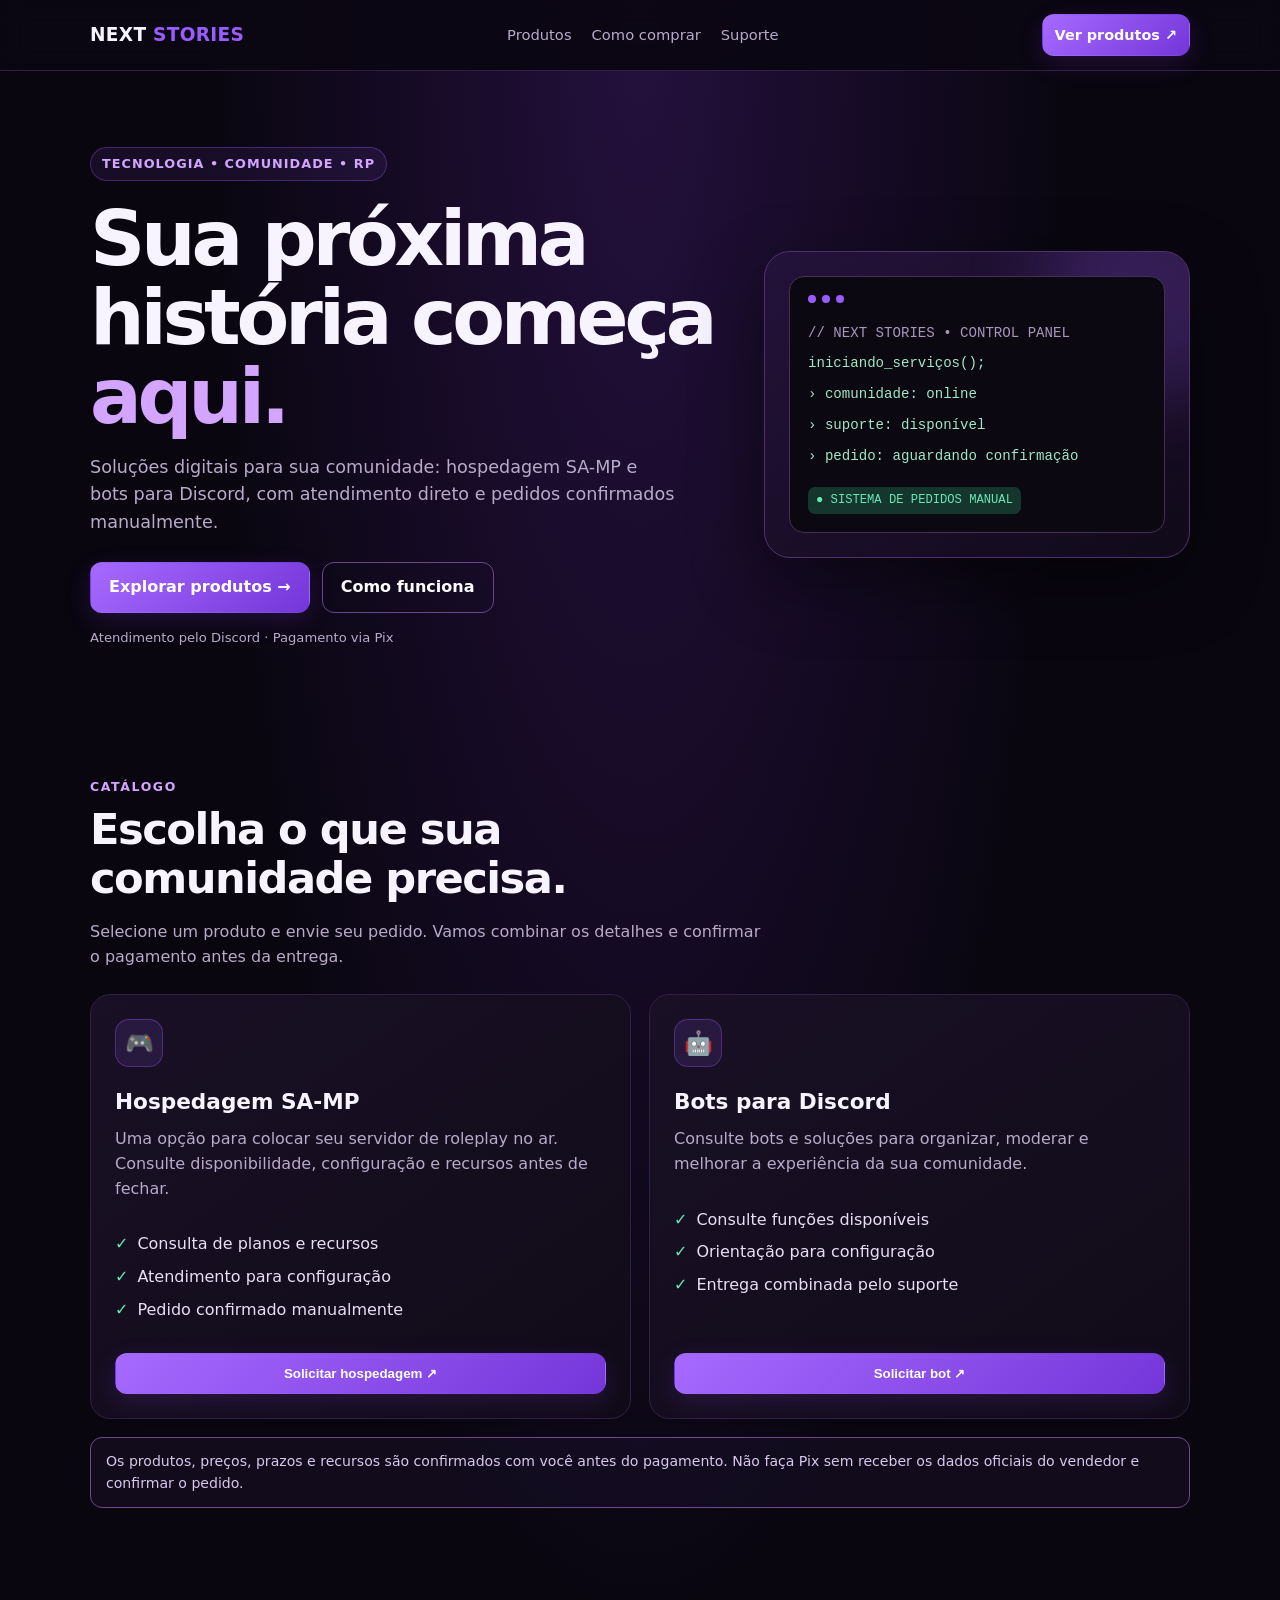
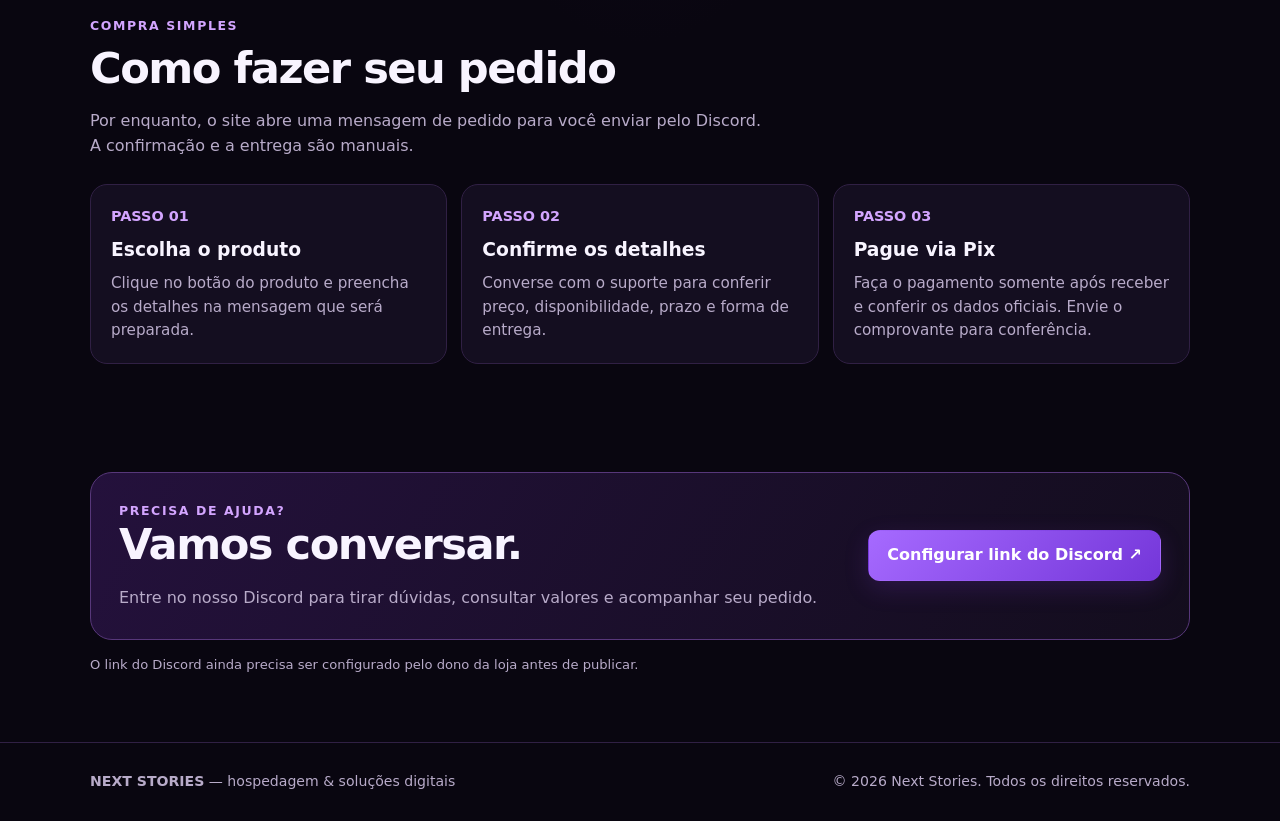
==== index.html @ 8872e71b "Add files via upload" ====
<!doctype html>
<html lang="pt-BR">
<head>
<meta charset="utf-8">
<meta name="viewport" content="width=device-width, initial-scale=1">
<meta name="theme-color" content="#10091b">
<meta name="description" content="Next Stories — hospedagem SA-MP e bots para Discord.">
<title>Next Stories | Hospedagem & Bots</title>
<style>
:root{--bg:#090610;--panel:#140e20;--panel2:#1b1230;--purple:#9b5cff;--pink:#d3a5ff;--text:#f8f4ff;--muted:#b8abc9;--line:#302044;--green:#67e8b5}
*{box-sizing:border-box}html{scroll-behavior:smooth}body{margin:0;background:radial-gradient(ellipse at top,#24103d 0%,var(--bg) 48%);color:var(--text);font-family:Inter,ui-sans-serif,system-ui,-apple-system,Segoe UI,Roboto,Arial,sans-serif;line-height:1.55}
a{color:inherit;text-decoration:none}.wrap{width:min(1100px,92%);margin:auto}
header{position:sticky;top:0;z-index:10;background:#0b0713eF;backdrop-filter:blur(12px);border-bottom:1px solid var(--line)}
.nav{min-height:70px;display:flex;align-items:center;justify-content:space-between;gap:16px}.brand{font-size:1.16rem;font-weight:900;letter-spacing:.3px}.brand span{color:var(--purple)}nav{display:flex;gap:20px;color:var(--muted);font-size:.92rem}nav a:hover{color:white}
.btn{display:inline-flex;align-items:center;justify-content:center;gap:8px;padding:12px 18px;border:1px solid transparent;border-radius:12px;background:linear-gradient(135deg,#a66aff,#7436d9);color:#fff;font-weight:800;cursor:pointer;transition:.2s;box-shadow:0 8px 24px #8c43e52b}.btn:hover{transform:translateY(-2px)}.btn.secondary{background:transparent;border-color:#67478b;box-shadow:none}.btn.small{padding:9px 12px;font-size:.9rem}
.hero{padding:76px 0 62px;display:grid;grid-template-columns:1.2fr .8fr;gap:35px;align-items:center}.eyebrow{display:inline-block;color:var(--pink);background:#9b5cff18;border:1px solid #9b5cff55;padding:6px 11px;border-radius:999px;font-size:.8rem;font-weight:800;letter-spacing:.08em;text-transform:uppercase}
h1{font-size:clamp(2.5rem,6vw,4.8rem);line-height:1.03;letter-spacing:-.055em;margin:18px 0}h1 em{font-style:normal;color:var(--pink)}.lead{color:var(--muted);font-size:1.1rem;max-width:590px}.hero-actions{display:flex;gap:12px;flex-wrap:wrap;margin-top:26px}.mini-note{font-size:.82rem;color:var(--muted);margin-top:15px}
.visual{border:1px solid #50316d;border-radius:26px;padding:24px;background:linear-gradient(145deg,#24123a,#100a19);box-shadow:0 25px 70px #0007;position:relative;overflow:hidden}.visual:before{content:"";position:absolute;width:220px;height:220px;border-radius:50%;background:#9b5cff33;filter:blur(35px);right:-70px;top:-70px}.terminal{position:relative;border:1px solid #443056;background:#0b0811;border-radius:15px;padding:18px;font-family:ui-monospace,SFMono-Regular,Menlo,monospace;font-size:.88rem}.dots{display:flex;gap:6px;margin-bottom:20px}.dots i{width:8px;height:8px;border-radius:50%;background:#9b5cff}.term-line{color:#9fe8c7;margin:9px 0}.term-muted{color:#a897bd}.status{display:inline-block;background:#15362d;color:var(--green);border-radius:7px;padding:4px 8px;font-size:.76rem;margin-top:10px}
section{padding:54px 0}.section-head{max-width:680px;margin-bottom:25px}.kicker{color:var(--pink);font-weight:800;text-transform:uppercase;font-size:.78rem;letter-spacing:.13em}h2{font-size:clamp(1.8rem,4vw,2.7rem);line-height:1.15;letter-spacing:-.035em;margin:8px 0 12px}.muted{color:var(--muted)}.grid{display:grid;grid-template-columns:repeat(2,minmax(0,1fr));gap:18px}.card{background:linear-gradient(145deg,#191025,#100b18);border:1px solid var(--line);border-radius:20px;padding:24px;display:flex;flex-direction:column;min-height:300px}.icon{width:48px;height:48px;border-radius:14px;display:grid;place-items:center;background:#9b5cff20;border:1px solid #9b5cff55;font-size:1.45rem}.card h3{font-size:1.35rem;margin:18px 0 8px}.card p{color:var(--muted);margin:0 0 15px}.features{list-style:none;padding:0;margin:8px 0 22px;color:#e8dff4}.features li{margin:8px 0}.features li:before{content:"✓";color:var(--green);font-weight:900;margin-right:9px}.card .btn{margin-top:auto;width:100%}
.steps{display:grid;grid-template-columns:repeat(3,1fr);gap:14px}.step{padding:20px;border-radius:17px;background:#140e20;border:1px solid var(--line)}.number{font-weight:900;color:var(--pink);font-size:.9rem}.step h3{margin:8px 0}.step p{color:var(--muted);font-size:.95rem;margin:0}
.contact{display:flex;justify-content:space-between;align-items:center;gap:22px;padding:28px;border:1px solid #57377a;border-radius:22px;background:linear-gradient(120deg,#24113c,#130d1d)}.contact h2{margin-top:0}.contact p{margin-bottom:0;color:var(--muted)}
footer{padding:28px 0;border-top:1px solid var(--line);color:var(--muted);font-size:.88rem}.foot{display:flex;justify-content:space-between;gap:16px;flex-wrap:wrap}
.notice{margin-top:18px;padding:13px 15px;border:1px solid #6b4b8c;border-radius:12px;color:#d9c8ed;background:#9b5cff0d;font-size:.88rem}
@media(max-width:760px){nav{display:none}.hero{grid-template-columns:1fr;padding-top:52px}.visual{order:-1}.grid,.steps{grid-template-columns:1fr}.contact{align-items:flex-start;flex-direction:column}.card{min-height:unset}}
</style>
</head>
<body>
<header><div class="wrap nav">
<a class="brand" href="#inicio">NEXT <span>STORIES</span></a>
<nav aria-label="Navegação"><a href="#produtos">Produtos</a><a href="#como-comprar">Como comprar</a><a href="#contato">Suporte</a></nav>
<a class="btn small" href="#produtos">Ver produtos ↗</a>
</div></header>
<main>
<div class="wrap hero" id="inicio">
<div>
<span class="eyebrow">Tecnologia • Comunidade • RP</span>
<h1>Sua próxima história começa <em>aqui.</em></h1>
<p class="lead">Soluções digitais para sua comunidade: hospedagem SA-MP e bots para Discord, com atendimento direto e pedidos confirmados manualmente.</p>
<div class="hero-actions"><a class="btn" href="#produtos">Explorar produtos →</a><a class="btn secondary" href="#como-comprar">Como funciona</a></div>
<p class="mini-note">Atendimento pelo Discord · Pagamento via Pix</p>
</div>
<div class="visual" aria-label="Ilustração de painel de tecnologia">
<div class="terminal"><div class="dots"><i></i><i></i><i></i></div>
<div class="term-muted">// NEXT STORIES • CONTROL PANEL</div>
<div class="term-line">iniciando_serviços();</div>
<div class="term-line">› comunidade: online</div>
<div class="term-line">› suporte: disponível</div>
<div class="term-line">› pedido: aguardando confirmação</div>
<span class="status">● SISTEMA DE PEDIDOS MANUAL</span>
</div>
</div>
</div>
<section id="produtos"><div class="wrap">
<div class="section-head"><div class="kicker">Catálogo</div><h2>Escolha o que sua comunidade precisa.</h2><p class="muted">Selecione um produto e envie seu pedido. Vamos combinar os detalhes e confirmar o pagamento antes da entrega.</p></div>
<div class="grid">
<article class="card"><div class="icon">🎮</div><h3>Hospedagem SA-MP</h3><p>Uma opção para colocar seu servidor de roleplay no ar. Consulte disponibilidade, configuração e recursos antes de fechar.</p><ul class="features"><li>Consulta de planos e recursos</li><li>Atendimento para configuração</li><li>Pedido confirmado manualmente</li></ul><button class="btn order" data-product="Hospedagem SA-MP">Solicitar hospedagem ↗</button></article>
<article class="card"><div class="icon">🤖</div><h3>Bots para Discord</h3><p>Consulte bots e soluções para organizar, moderar e melhorar a experiência da sua comunidade.</p><ul class="features"><li>Consulte funções disponíveis</li><li>Orientação para configuração</li><li>Entrega combinada pelo suporte</li></ul><button class="btn order" data-product="Bots para Discord">Solicitar bot ↗</button></article>
</div>
<div class="notice">Os produtos, preços, prazos e recursos são confirmados com você antes do pagamento. Não faça Pix sem receber os dados oficiais do vendedor e confirmar o pedido.</div>
</div></section>
<section id="como-comprar"><div class="wrap">
<div class="section-head"><div class="kicker">Compra simples</div><h2>Como fazer seu pedido</h2><p class="muted">Por enquanto, o site abre uma mensagem de pedido para você enviar pelo Discord. A confirmação e a entrega são manuais.</p></div>
<div class="steps">
<div class="step"><div class="number">PASSO 01</div><h3>Escolha o produto</h3><p>Clique no botão do produto e preencha os detalhes na mensagem que será preparada.</p></div>
<div class="step"><div class="number">PASSO 02</div><h3>Confirme os detalhes</h3><p>Converse com o suporte para conferir preço, disponibilidade, prazo e forma de entrega.</p></div>
<div class="step"><div class="number">PASSO 03</div><h3>Pague via Pix</h3><p>Faça o pagamento somente após receber e conferir os dados oficiais. Envie o comprovante para conferência.</p></div>
</div>
</div></section>
<section id="contato"><div class="wrap"><div class="contact">
<div><div class="kicker">Precisa de ajuda?</div><h2>Vamos conversar.</h2><p>Entre no nosso Discord para tirar dúvidas, consultar valores e acompanhar seu pedido.</p></div>
<a class="btn" id="discord-link" href="#produtos">Configurar link do Discord ↗</a>
</div>
<p class="mini-note">O link do Discord ainda precisa ser configurado pelo dono da loja antes de publicar.</p>
</div></section>
</main>
<footer><div class="wrap foot"><div><strong>NEXT STORIES</strong> <span>— hospedagem & soluções digitais</span></div><div>© <span id="year"></span> Next Stories. Todos os direitos reservados.</div></div></footer>
<script>
/* CONFIGURAÇÃO: troque o valor abaixo pelo convite do seu servidor Discord.
   Exemplo: https://discord.gg/SEUCONVITE */
const DISCORD_INVITE = "";
document.getElementById("year").textContent = new Date().getFullYear();
const discordLink = document.getElementById("discord-link");
function openDiscordOrAlert(message){
  if(DISCORD_INVITE && DISCORD_INVITE.startsWith("https://discord.gg/")){
    const full = message ? DISCORD_INVITE : DISCORD_INVITE;
    window.open(full, "_blank", "noopener,noreferrer");
  } else {
    alert("O link do Discord ainda não foi configurado. Peça ao dono da loja para adicionar o convite do servidor no arquivo index.html.");
  }
}
discordLink.addEventListener("click", function(e){e.preventDefault();openDiscordOrAlert("");});
document.querySelectorAll(".order").forEach(btn => btn.addEventListener("click", () => {
  const product = btn.dataset.product;
  const text = `Olá! Quero fazer um pedido na Next Stories.\nProduto: ${product}\nMeu usuário do Discord: \nDetalhes que preciso: \nPor favor, informe preço, disponibilidade e os dados oficiais para pagamento via Pix. Vou aguardar a confirmação antes de pagar.`;
  if(DISCORD_INVITE && DISCORD_INVITE.startsWith("https://discord.gg/")){
    if(navigator.share){navigator.share({title:"Pedido — Next Stories", text}).catch(()=>{});}
    window.open(DISCORD_INVITE, "_blank", "noopener,noreferrer");
    alert("Mensagem de pedido preparada. Envie-a no canal de atendimento do Discord.");
  } else {
    if(navigator.clipboard && navigator.clipboard.writeText){
      navigator.clipboard.writeText(text).then(()=>alert("Mensagem de pedido copiada! Configure o convite do Discord no site e envie a mensagem no canal de atendimento.")).catch(()=>prompt("Copie sua mensagem de pedido:",text));
    } else { prompt("Copie sua mensagem de pedido:",text); }
  }
}));
</script>
</body></html>
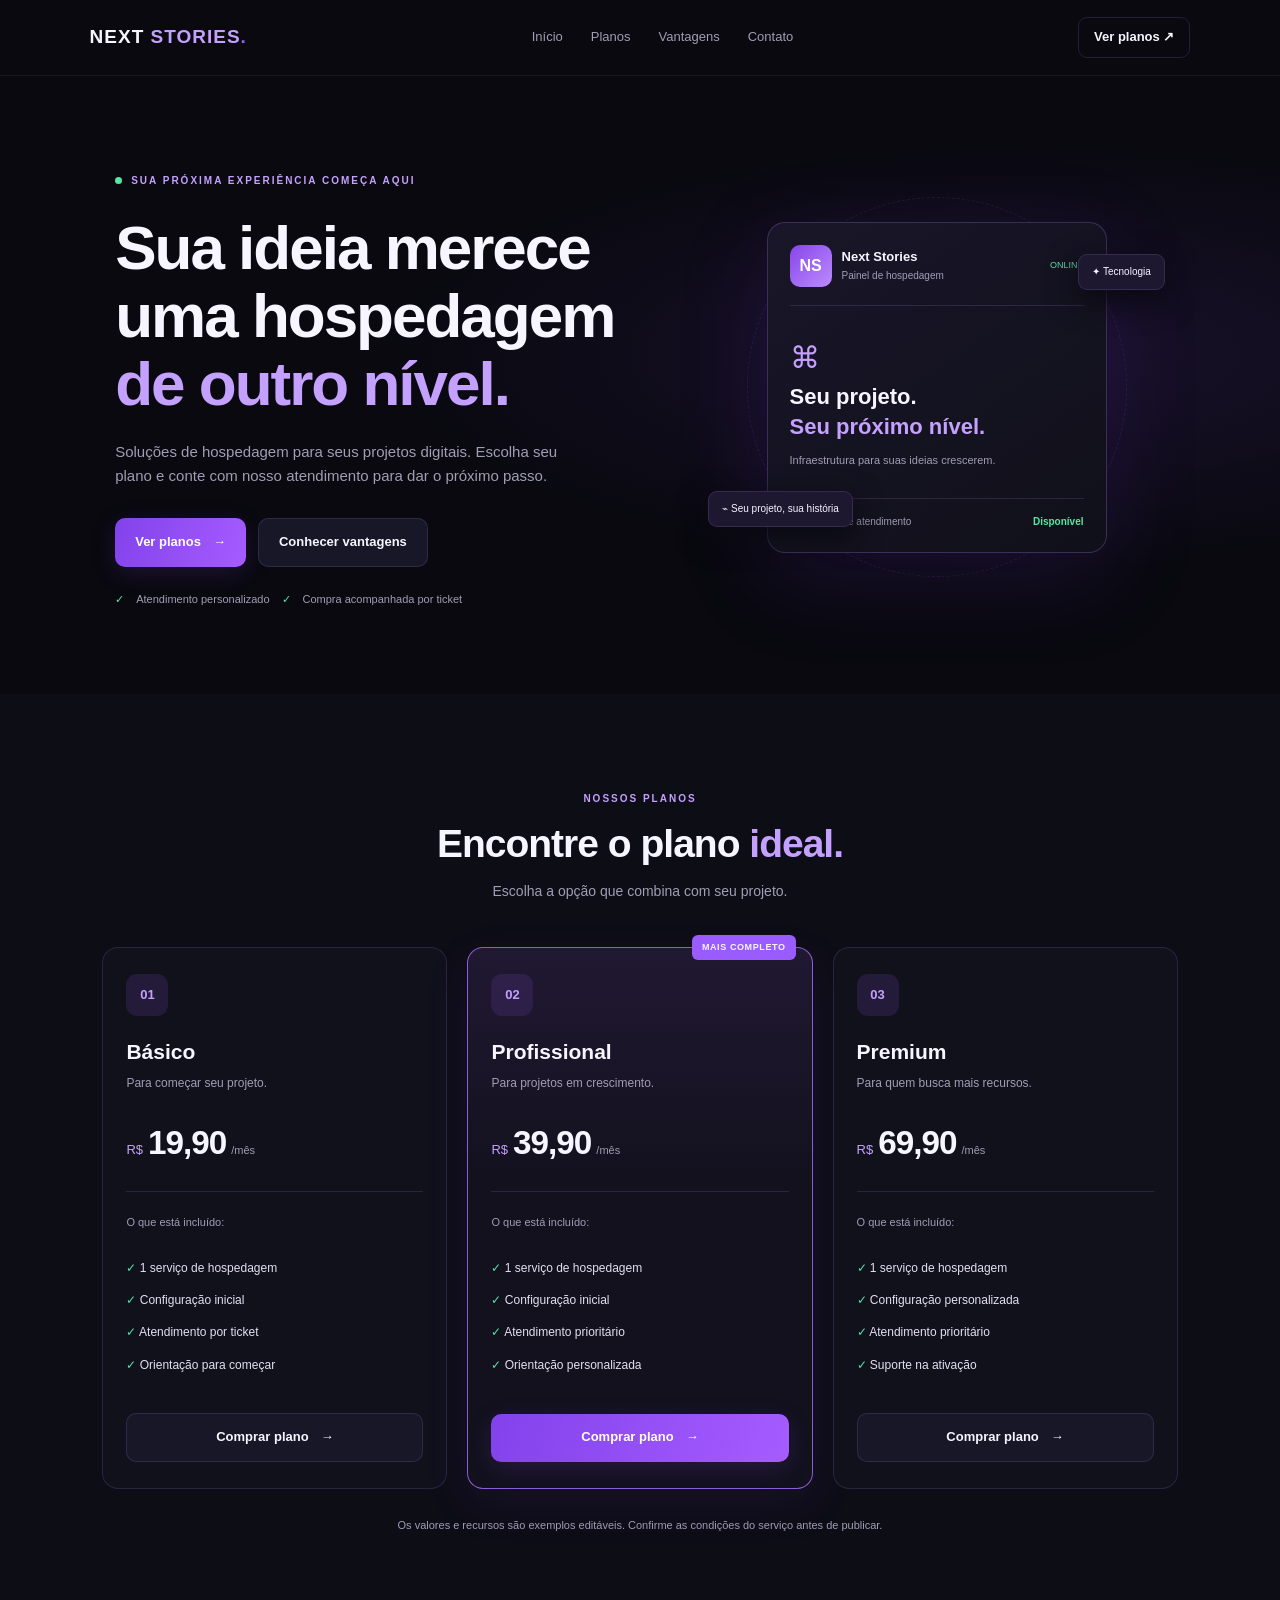
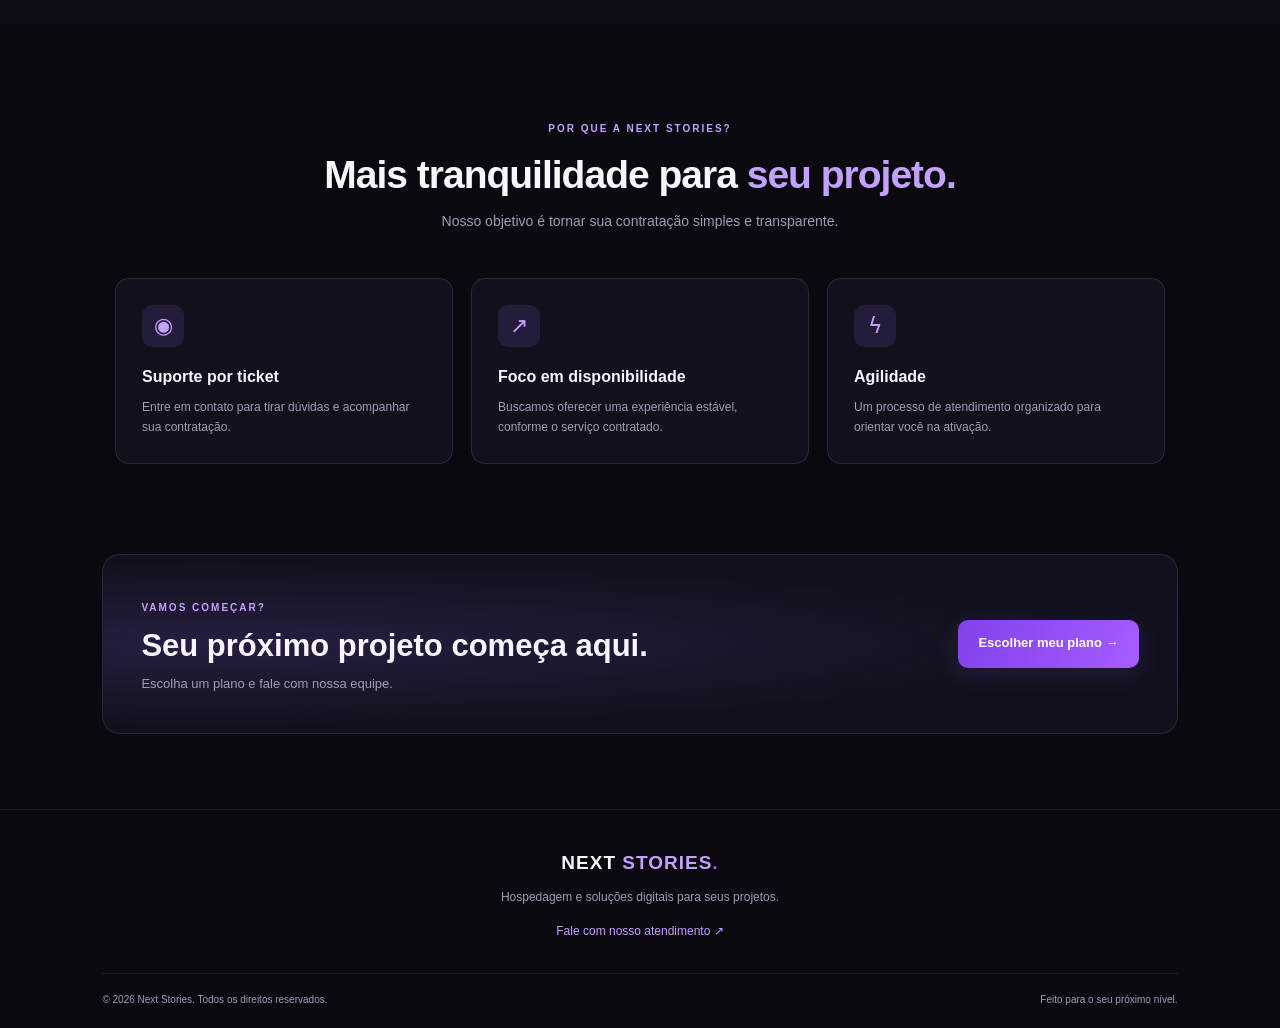
==== commit 829a66c8: "Add files via upload" ====
--- a/index.html
+++ b/index.html
@@ -1,106 +1,89 @@
-<!doctype html>
+<!DOCTYPE html>
 <html lang="pt-BR">
 <head>
-<meta charset="utf-8">
-<meta name="viewport" content="width=device-width, initial-scale=1">
-<meta name="theme-color" content="#10091b">
-<meta name="description" content="Next Stories — hospedagem SA-MP e bots para Discord.">
-<title>Next Stories | Hospedagem & Bots</title>
-<style>
-:root{--bg:#090610;--panel:#140e20;--panel2:#1b1230;--purple:#9b5cff;--pink:#d3a5ff;--text:#f8f4ff;--muted:#b8abc9;--line:#302044;--green:#67e8b5}
-*{box-sizing:border-box}html{scroll-behavior:smooth}body{margin:0;background:radial-gradient(ellipse at top,#24103d 0%,var(--bg) 48%);color:var(--text);font-family:Inter,ui-sans-serif,system-ui,-apple-system,Segoe UI,Roboto,Arial,sans-serif;line-height:1.55}
-a{color:inherit;text-decoration:none}.wrap{width:min(1100px,92%);margin:auto}
-header{position:sticky;top:0;z-index:10;background:#0b0713eF;backdrop-filter:blur(12px);border-bottom:1px solid var(--line)}
-.nav{min-height:70px;display:flex;align-items:center;justify-content:space-between;gap:16px}.brand{font-size:1.16rem;font-weight:900;letter-spacing:.3px}.brand span{color:var(--purple)}nav{display:flex;gap:20px;color:var(--muted);font-size:.92rem}nav a:hover{color:white}
-.btn{display:inline-flex;align-items:center;justify-content:center;gap:8px;padding:12px 18px;border:1px solid transparent;border-radius:12px;background:linear-gradient(135deg,#a66aff,#7436d9);color:#fff;font-weight:800;cursor:pointer;transition:.2s;box-shadow:0 8px 24px #8c43e52b}.btn:hover{transform:translateY(-2px)}.btn.secondary{background:transparent;border-color:#67478b;box-shadow:none}.btn.small{padding:9px 12px;font-size:.9rem}
-.hero{padding:76px 0 62px;display:grid;grid-template-columns:1.2fr .8fr;gap:35px;align-items:center}.eyebrow{display:inline-block;color:var(--pink);background:#9b5cff18;border:1px solid #9b5cff55;padding:6px 11px;border-radius:999px;font-size:.8rem;font-weight:800;letter-spacing:.08em;text-transform:uppercase}
-h1{font-size:clamp(2.5rem,6vw,4.8rem);line-height:1.03;letter-spacing:-.055em;margin:18px 0}h1 em{font-style:normal;color:var(--pink)}.lead{color:var(--muted);font-size:1.1rem;max-width:590px}.hero-actions{display:flex;gap:12px;flex-wrap:wrap;margin-top:26px}.mini-note{font-size:.82rem;color:var(--muted);margin-top:15px}
-.visual{border:1px solid #50316d;border-radius:26px;padding:24px;background:linear-gradient(145deg,#24123a,#100a19);box-shadow:0 25px 70px #0007;position:relative;overflow:hidden}.visual:before{content:"";position:absolute;width:220px;height:220px;border-radius:50%;background:#9b5cff33;filter:blur(35px);right:-70px;top:-70px}.terminal{position:relative;border:1px solid #443056;background:#0b0811;border-radius:15px;padding:18px;font-family:ui-monospace,SFMono-Regular,Menlo,monospace;font-size:.88rem}.dots{display:flex;gap:6px;margin-bottom:20px}.dots i{width:8px;height:8px;border-radius:50%;background:#9b5cff}.term-line{color:#9fe8c7;margin:9px 0}.term-muted{color:#a897bd}.status{display:inline-block;background:#15362d;color:var(--green);border-radius:7px;padding:4px 8px;font-size:.76rem;margin-top:10px}
-section{padding:54px 0}.section-head{max-width:680px;margin-bottom:25px}.kicker{color:var(--pink);font-weight:800;text-transform:uppercase;font-size:.78rem;letter-spacing:.13em}h2{font-size:clamp(1.8rem,4vw,2.7rem);line-height:1.15;letter-spacing:-.035em;margin:8px 0 12px}.muted{color:var(--muted)}.grid{display:grid;grid-template-columns:repeat(2,minmax(0,1fr));gap:18px}.card{background:linear-gradient(145deg,#191025,#100b18);border:1px solid var(--line);border-radius:20px;padding:24px;display:flex;flex-direction:column;min-height:300px}.icon{width:48px;height:48px;border-radius:14px;display:grid;place-items:center;background:#9b5cff20;border:1px solid #9b5cff55;font-size:1.45rem}.card h3{font-size:1.35rem;margin:18px 0 8px}.card p{color:var(--muted);margin:0 0 15px}.features{list-style:none;padding:0;margin:8px 0 22px;color:#e8dff4}.features li{margin:8px 0}.features li:before{content:"✓";color:var(--green);font-weight:900;margin-right:9px}.card .btn{margin-top:auto;width:100%}
-.steps{display:grid;grid-template-columns:repeat(3,1fr);gap:14px}.step{padding:20px;border-radius:17px;background:#140e20;border:1px solid var(--line)}.number{font-weight:900;color:var(--pink);font-size:.9rem}.step h3{margin:8px 0}.step p{color:var(--muted);font-size:.95rem;margin:0}
-.contact{display:flex;justify-content:space-between;align-items:center;gap:22px;padding:28px;border:1px solid #57377a;border-radius:22px;background:linear-gradient(120deg,#24113c,#130d1d)}.contact h2{margin-top:0}.contact p{margin-bottom:0;color:var(--muted)}
-footer{padding:28px 0;border-top:1px solid var(--line);color:var(--muted);font-size:.88rem}.foot{display:flex;justify-content:space-between;gap:16px;flex-wrap:wrap}
-.notice{margin-top:18px;padding:13px 15px;border:1px solid #6b4b8c;border-radius:12px;color:#d9c8ed;background:#9b5cff0d;font-size:.88rem}
-@media(max-width:760px){nav{display:none}.hero{grid-template-columns:1fr;padding-top:52px}.visual{order:-1}.grid,.steps{grid-template-columns:1fr}.contact{align-items:flex-start;flex-direction:column}.card{min-height:unset}}
-</style>
+  <meta charset="UTF-8">
+  <meta name="viewport" content="width=device-width, initial-scale=1.0">
+  <meta name="theme-color" content="#09090f">
+  <meta name="description" content="Conheça os planos de hospedagem da Next Stories. Escolha seu plano e finalize sua compra pelo atendimento.">
+  <title>Next Stories | Hospedagem</title>
+  <link rel="stylesheet" href="style.css">
+  <script src="script.js" defer></script>
 </head>
 <body>
-<header><div class="wrap nav">
-<a class="brand" href="#inicio">NEXT <span>STORIES</span></a>
-<nav aria-label="Navegação"><a href="#produtos">Produtos</a><a href="#como-comprar">Como comprar</a><a href="#contato">Suporte</a></nav>
-<a class="btn small" href="#produtos">Ver produtos ↗</a>
-</div></header>
-<main>
-<div class="wrap hero" id="inicio">
-<div>
-<span class="eyebrow">Tecnologia • Comunidade • RP</span>
-<h1>Sua próxima história começa <em>aqui.</em></h1>
-<p class="lead">Soluções digitais para sua comunidade: hospedagem SA-MP e bots para Discord, com atendimento direto e pedidos confirmados manualmente.</p>
-<div class="hero-actions"><a class="btn" href="#produtos">Explorar produtos →</a><a class="btn secondary" href="#como-comprar">Como funciona</a></div>
-<p class="mini-note">Atendimento pelo Discord · Pagamento via Pix</p>
-</div>
-<div class="visual" aria-label="Ilustração de painel de tecnologia">
-<div class="terminal"><div class="dots"><i></i><i></i><i></i></div>
-<div class="term-muted">// NEXT STORIES • CONTROL PANEL</div>
-<div class="term-line">iniciando_serviços();</div>
-<div class="term-line">› comunidade: online</div>
-<div class="term-line">› suporte: disponível</div>
-<div class="term-line">› pedido: aguardando confirmação</div>
-<span class="status">● SISTEMA DE PEDIDOS MANUAL</span>
-</div>
-</div>
-</div>
-<section id="produtos"><div class="wrap">
-<div class="section-head"><div class="kicker">Catálogo</div><h2>Escolha o que sua comunidade precisa.</h2><p class="muted">Selecione um produto e envie seu pedido. Vamos combinar os detalhes e confirmar o pagamento antes da entrega.</p></div>
-<div class="grid">
-<article class="card"><div class="icon">🎮</div><h3>Hospedagem SA-MP</h3><p>Uma opção para colocar seu servidor de roleplay no ar. Consulte disponibilidade, configuração e recursos antes de fechar.</p><ul class="features"><li>Consulta de planos e recursos</li><li>Atendimento para configuração</li><li>Pedido confirmado manualmente</li></ul><button class="btn order" data-product="Hospedagem SA-MP">Solicitar hospedagem ↗</button></article>
-<article class="card"><div class="icon">🤖</div><h3>Bots para Discord</h3><p>Consulte bots e soluções para organizar, moderar e melhorar a experiência da sua comunidade.</p><ul class="features"><li>Consulte funções disponíveis</li><li>Orientação para configuração</li><li>Entrega combinada pelo suporte</li></ul><button class="btn order" data-product="Bots para Discord">Solicitar bot ↗</button></article>
-</div>
-<div class="notice">Os produtos, preços, prazos e recursos são confirmados com você antes do pagamento. Não faça Pix sem receber os dados oficiais do vendedor e confirmar o pedido.</div>
-</div></section>
-<section id="como-comprar"><div class="wrap">
-<div class="section-head"><div class="kicker">Compra simples</div><h2>Como fazer seu pedido</h2><p class="muted">Por enquanto, o site abre uma mensagem de pedido para você enviar pelo Discord. A confirmação e a entrega são manuais.</p></div>
-<div class="steps">
-<div class="step"><div class="number">PASSO 01</div><h3>Escolha o produto</h3><p>Clique no botão do produto e preencha os detalhes na mensagem que será preparada.</p></div>
-<div class="step"><div class="number">PASSO 02</div><h3>Confirme os detalhes</h3><p>Converse com o suporte para conferir preço, disponibilidade, prazo e forma de entrega.</p></div>
-<div class="step"><div class="number">PASSO 03</div><h3>Pague via Pix</h3><p>Faça o pagamento somente após receber e conferir os dados oficiais. Envie o comprovante para conferência.</p></div>
-</div>
-</div></section>
-<section id="contato"><div class="wrap"><div class="contact">
-<div><div class="kicker">Precisa de ajuda?</div><h2>Vamos conversar.</h2><p>Entre no nosso Discord para tirar dúvidas, consultar valores e acompanhar seu pedido.</p></div>
-<a class="btn" id="discord-link" href="#produtos">Configurar link do Discord ↗</a>
-</div>
-<p class="mini-note">O link do Discord ainda precisa ser configurado pelo dono da loja antes de publicar.</p>
-</div></section>
-</main>
-<footer><div class="wrap foot"><div><strong>NEXT STORIES</strong> <span>— hospedagem & soluções digitais</span></div><div>© <span id="year"></span> Next Stories. Todos os direitos reservados.</div></div></footer>
-<script>
-/* CONFIGURAÇÃO: troque o valor abaixo pelo convite do seu servidor Discord.
-   Exemplo: https://discord.gg/SEUCONVITE */
-const DISCORD_INVITE = "";
-document.getElementById("year").textContent = new Date().getFullYear();
-const discordLink = document.getElementById("discord-link");
-function openDiscordOrAlert(message){
-  if(DISCORD_INVITE && DISCORD_INVITE.startsWith("https://discord.gg/")){
-    const full = message ? DISCORD_INVITE : DISCORD_INVITE;
-    window.open(full, "_blank", "noopener,noreferrer");
-  } else {
-    alert("O link do Discord ainda não foi configurado. Peça ao dono da loja para adicionar o convite do servidor no arquivo index.html.");
-  }
-}
-discordLink.addEventListener("click", function(e){e.preventDefault();openDiscordOrAlert("");});
-document.querySelectorAll(".order").forEach(btn => btn.addEventListener("click", () => {
-  const product = btn.dataset.product;
-  const text = `Olá! Quero fazer um pedido na Next Stories.\nProduto: ${product}\nMeu usuário do Discord: \nDetalhes que preciso: \nPor favor, informe preço, disponibilidade e os dados oficiais para pagamento via Pix. Vou aguardar a confirmação antes de pagar.`;
-  if(DISCORD_INVITE && DISCORD_INVITE.startsWith("https://discord.gg/")){
-    if(navigator.share){navigator.share({title:"Pedido — Next Stories", text}).catch(()=>{});}
-    window.open(DISCORD_INVITE, "_blank", "noopener,noreferrer");
-    alert("Mensagem de pedido preparada. Envie-a no canal de atendimento do Discord.");
-  } else {
-    if(navigator.clipboard && navigator.clipboard.writeText){
-      navigator.clipboard.writeText(text).then(()=>alert("Mensagem de pedido copiada! Configure o convite do Discord no site e envie a mensagem no canal de atendimento.")).catch(()=>prompt("Copie sua mensagem de pedido:",text));
-    } else { prompt("Copie sua mensagem de pedido:",text); }
-  }
-}));
-</script>
-</body></html>+  <header class="header">
+    <a class="logo" href="index.html">NEXT <span>STORIES</span><i>.</i></a>
+    <nav class="nav">
+      <a href="#inicio">Início</a><a href="#planos">Planos</a><a href="#vantagens">Vantagens</a><a href="#contato">Contato</a>
+    </nav>
+    <a class="header-button" href="#planos">Ver planos ↗</a>
+  </header>
+
+  <main>
+    <section class="hero" id="inicio">
+      <div class="hero-content">
+        <span class="eyebrow"><span class="status-dot"></span> SUA PRÓXIMA EXPERIÊNCIA COMEÇA AQUI</span>
+        <h1>Sua ideia merece<br>uma hospedagem<br><span>de outro nível.</span></h1>
+        <p>Soluções de hospedagem para seus projetos digitais. Escolha seu plano e conte com nosso atendimento para dar o próximo passo.</p>
+        <div class="hero-actions">
+          <a class="button button-primary" href="#planos">Ver planos <span>→</span></a>
+          <a class="button button-secondary" href="#vantagens">Conhecer vantagens</a>
+        </div>
+        <div class="hero-note"><span>✓</span> Atendimento personalizado <span>✓</span> Compra acompanhada por ticket</div>
+      </div>
+      <div class="hero-visual" aria-hidden="true">
+        <div class="orbit orbit-one"></div><div class="orbit orbit-two"></div>
+        <div class="server-card">
+          <div class="server-top">
+            <div class="server-icon">NS</div><div><strong>Next Stories</strong><small>Painel de hospedagem</small></div><span class="online-label">ONLINE</span>
+          </div>
+          <div class="server-main"><span class="server-symbol">⌘</span><h3>Seu projeto.</h3><h3 class="purple-text">Seu próximo nível.</h3><p>Infraestrutura para suas ideias crescerem.</p></div>
+          <div class="server-status"><div><span class="status-dot"></span><small>Sistema de atendimento</small></div><strong>Disponível</strong></div>
+        </div>
+        <div class="floating-tag tag-top">✦ Tecnologia</div><div class="floating-tag tag-bottom">⌁ Seu projeto, sua história</div>
+      </div>
+    </section>
+
+    <section class="plans section" id="planos">
+      <div class="section-heading"><span class="eyebrow">NOSSOS PLANOS</span><h2>Encontre o plano <span>ideal.</span></h2><p>Escolha a opção que combina com seu projeto.</p></div>
+      <div class="plans-grid">
+        <article class="plan-card">
+          <div class="plan-icon">01</div><h3>Básico</h3><p class="plan-description">Para começar seu projeto.</p>
+          <div class="price"><span>R$</span><strong>19,90</strong><small>/mês</small></div><div class="plan-divider"></div><p class="features-title">O que está incluído:</p>
+          <ul class="features"><li>✓ 1 serviço de hospedagem</li><li>✓ Configuração inicial</li><li>✓ Atendimento por ticket</li><li>✓ Orientação para começar</li></ul>
+          <a class="button button-secondary plan-button" href="ticket.html?plano=basico">Comprar plano <span>→</span></a>
+        </article>
+        <article class="plan-card featured">
+          <div class="popular-label">MAIS COMPLETO</div><div class="plan-icon">02</div><h3>Profissional</h3><p class="plan-description">Para projetos em crescimento.</p>
+          <div class="price"><span>R$</span><strong>39,90</strong><small>/mês</small></div><div class="plan-divider"></div><p class="features-title">O que está incluído:</p>
+          <ul class="features"><li>✓ 1 serviço de hospedagem</li><li>✓ Configuração inicial</li><li>✓ Atendimento prioritário</li><li>✓ Orientação personalizada</li></ul>
+          <a class="button button-primary plan-button" href="ticket.html?plano=profissional">Comprar plano <span>→</span></a>
+        </article>
+        <article class="plan-card">
+          <div class="plan-icon">03</div><h3>Premium</h3><p class="plan-description">Para quem busca mais recursos.</p>
+          <div class="price"><span>R$</span><strong>69,90</strong><small>/mês</small></div><div class="plan-divider"></div><p class="features-title">O que está incluído:</p>
+          <ul class="features"><li>✓ 1 serviço de hospedagem</li><li>✓ Configuração personalizada</li><li>✓ Atendimento prioritário</li><li>✓ Suporte na ativação</li></ul>
+          <a class="button button-secondary plan-button" href="ticket.html?plano=premium">Comprar plano <span>→</span></a>
+        </article>
+      </div>
+      <p class="plans-notice">Os valores e recursos são exemplos editáveis. Confirme as condições do serviço antes de publicar.</p>
+    </section>
+
+    <section class="advantages section" id="vantagens">
+      <div class="section-heading"><span class="eyebrow">POR QUE A NEXT STORIES?</span><h2>Mais tranquilidade para <span>seu projeto.</span></h2><p>Nosso objetivo é tornar sua contratação simples e transparente.</p></div>
+      <div class="advantages-grid">
+        <article class="advantage-card"><div class="advantage-icon">◉</div><h3>Suporte por ticket</h3><p>Entre em contato para tirar dúvidas e acompanhar sua contratação.</p></article>
+        <article class="advantage-card"><div class="advantage-icon">↗</div><h3>Foco em disponibilidade</h3><p>Buscamos oferecer uma experiência estável, conforme o serviço contratado.</p></article>
+        <article class="advantage-card"><div class="advantage-icon">ϟ</div><h3>Agilidade</h3><p>Um processo de atendimento organizado para orientar você na ativação.</p></article>
+      </div>
+    </section>
+
+    <section class="cta-section"><div><span class="eyebrow">VAMOS COMEÇAR?</span><h2>Seu próximo projeto começa aqui.</h2><p>Escolha um plano e fale com nossa equipe.</p></div><a class="button button-primary" href="#planos">Escolher meu plano →</a></section>
+  </main>
+
+  <footer class="footer" id="contato">
+    <a class="logo" href="index.html">NEXT <span>STORIES</span><i>.</i></a><p>Hospedagem e soluções digitais para seus projetos.</p>
+    <a id="contact-link" href="ticket.html">Fale com nosso atendimento ↗</a>
+    <div class="footer-bottom"><span>© <span id="current-year">2026</span> Next Stories. Todos os direitos reservados.</span><span>Feito para o seu próximo nível.</span></div>
+  </footer>
+</body>
+</html>
--- a/style.css
+++ b/style.css
@@ -0,0 +1,71 @@
+:root{--bg:#09090f;--surface:#11111c;--surface-light:#171727;--purple:#9b5cff;--purple-light:#c5a1ff;--text:#f7f5ff;--muted:#a09db5;--border:rgba(177,139,255,.16);--green:#56e6a5}
+*{box-sizing:border-box;margin:0;padding:0}
+html{scroll-behavior:smooth;scroll-padding-top:90px}
+body{background:var(--bg);color:var(--text);font-family:Arial,Helvetica,sans-serif;line-height:1.6;overflow-x:hidden}
+a{color:inherit;text-decoration:none}
+button,a{-webkit-tap-highlight-color:transparent}
+a:focus-visible{outline:2px solid var(--purple-light);outline-offset:4px}
+.header{min-height:76px;padding:16px 7%;display:flex;align-items:center;justify-content:space-between;gap:20px;border-bottom:1px solid rgba(255,255,255,.06);background:rgba(9,9,15,.94)}
+.logo{font-size:19px;font-weight:900;letter-spacing:1px;white-space:nowrap}
+.logo span{color:var(--purple-light)}.logo i{color:var(--purple);font-style:normal}
+.nav{display:flex;gap:28px}.nav a{color:var(--muted);font-size:13px;transition:color .2s}.nav a:hover,.text-link:hover{color:var(--purple-light)}
+.header-button{border:1px solid var(--border);border-radius:9px;padding:9px 15px;font-size:13px;font-weight:700;white-space:nowrap}.header-button:hover{background:var(--surface-light)}
+.hero{min-height:580px;padding:90px 9% 85px;display:grid;grid-template-columns:1.1fr .9fr;align-items:center;gap:35px;position:relative;background:radial-gradient(ellipse at 80% 45%,rgba(123,64,220,.14),transparent 45%),var(--bg)}
+.hero-content{max-width:620px}.eyebrow{color:var(--purple-light);font-size:10px;font-weight:800;letter-spacing:2px;display:inline-flex;align-items:center;gap:9px}
+.status-dot{width:7px;height:7px;background:var(--green);border-radius:50%;display:inline-block;flex-shrink:0}
+.hero h1{margin-top:22px;font-size:clamp(36px,5vw,62px);line-height:1.1;letter-spacing:-2px}
+.hero h1 span,.section-heading h2 span,.ticket-card h1 span{color:var(--purple-light)}
+.hero-content>p{color:var(--muted);max-width:470px;margin-top:22px;font-size:15px}
+.hero-actions{display:flex;flex-wrap:wrap;gap:12px;margin-top:30px}
+.button{min-height:48px;display:inline-flex;justify-content:center;align-items:center;gap:12px;padding:13px 20px;border-radius:10px;font-size:13px;font-weight:800;text-align:center;transition:transform .2s,background .2s,border-color .2s;cursor:pointer}
+.button:hover{transform:translateY(-2px)}.button-primary{color:white;background:linear-gradient(110deg,#8242eb,#a65cff);box-shadow:0 7px 25px rgba(133,67,230,.17)}.button-primary:hover{background:linear-gradient(110deg,#9555f6,#b16cff)}
+.button-secondary{color:var(--text);background:var(--surface-light);border:1px solid var(--border)}.button-secondary:hover{border-color:var(--purple)}
+.hero-note{display:flex;flex-wrap:wrap;gap:12px;margin-top:24px;color:var(--muted);font-size:11px}.hero-note span{color:var(--green)}
+.hero-visual{min-height:350px;display:flex;justify-content:center;align-items:center;position:relative}
+.orbit{position:absolute;width:300px;height:300px;border:1px solid rgba(165,110,255,.12);border-radius:50%}.orbit-two{width:380px;height:380px;border-style:dashed}
+.server-card{position:relative;z-index:1;width:min(100%,340px);border:1px solid rgba(173,130,255,.25);background:linear-gradient(145deg,#191629,#101019);border-radius:18px;padding:22px;box-shadow:0 25px 90px rgba(91,39,172,.2)}
+.server-top{display:flex;align-items:center;gap:10px;padding-bottom:18px;border-bottom:1px solid var(--border)}
+.server-icon,.ticket-symbol{display:grid;place-items:center;background:linear-gradient(135deg,#8745e9,#bc8bff);color:white;font-weight:900;border-radius:10px;width:42px;height:42px;flex-shrink:0}
+.server-top strong,.server-top small{display:block}.server-top strong{font-size:13px}.server-top small{font-size:10px;color:var(--muted)}.online-label{color:var(--green);font-size:9px;margin-left:auto}
+.server-main{padding:28px 0}.server-symbol{color:var(--purple-light);font-size:30px}.server-main h3{font-size:22px;line-height:1.4}.purple-text{color:var(--purple-light)}.server-main p{font-size:11px;color:var(--muted);margin-top:9px}
+.server-status{padding-top:15px;border-top:1px solid var(--border);display:flex;justify-content:space-between;align-items:center;gap:8px}.server-status div{display:flex;align-items:center;gap:7px}.server-status small,.server-status strong{font-size:10px}.server-status small{color:var(--muted)}.server-status strong{color:var(--green)}
+.floating-tag{position:absolute;z-index:2;background:#1d1830;border:1px solid var(--border);border-radius:9px;padding:9px 13px;font-size:10px;box-shadow:0 10px 30px #09090f}.tag-top{top:12%;right:0}.tag-bottom{bottom:10%;left:0}
+.section{padding:90px 8%}.plans{background:#0d0d16}.section-heading{text-align:center;max-width:650px;margin:0 auto 45px}.section-heading h2{font-size:clamp(28px,4vw,39px);line-height:1.2;margin-top:12px;letter-spacing:-1px}.section-heading>p{margin-top:12px;color:var(--muted);font-size:14px}
+.plans-grid{max-width:1100px;margin:auto;display:grid;grid-template-columns:repeat(3,minmax(0,1fr));gap:20px;align-items:stretch}
+.plan-card{position:relative;background:var(--surface);border:1px solid var(--border);border-radius:16px;padding:26px 23px;display:flex;flex-direction:column;min-width:0}
+.plan-card.featured{border-color:rgba(169,112,255,.8);background:linear-gradient(180deg,#211832,#12111d 45%);box-shadow:0 15px 45px rgba(117,58,200,.1)}
+.popular-label{position:absolute;top:-13px;right:16px;padding:5px 10px;background:var(--purple);border-radius:6px;font-size:9px;font-weight:900;letter-spacing:.6px}
+.plan-icon{width:42px;height:42px;display:grid;place-items:center;border-radius:11px;background:rgba(156,92,255,.13);color:var(--purple-light);font-size:13px;font-weight:900}
+.plan-card h3{margin-top:19px;font-size:21px}.plan-description{margin-top:5px;color:var(--muted);font-size:12px}
+.price{display:flex;align-items:baseline;gap:5px;margin-top:23px;white-space:nowrap}.price>span{font-size:13px;color:var(--purple-light)}.price strong{font-size:clamp(25px,2.6vw,34px);letter-spacing:-1px}.price small{font-size:11px;color:var(--muted)}
+.plan-divider{height:1px;background:var(--border);margin:22px 0}.features-title{color:var(--muted);font-size:11px}.features{list-style:none;margin:14px 0 25px;flex:1}.features li{font-size:12px;margin:13px 0;color:#e3dff0}.features li::first-letter{color:var(--green)}.plan-button{width:100%;margin-top:auto}
+.plans-notice{text-align:center;color:var(--muted);font-size:11px;margin-top:28px}.advantages{background:var(--bg)}
+.advantages-grid{max-width:1050px;margin:auto;display:grid;grid-template-columns:repeat(3,minmax(0,1fr));gap:18px}
+.advantage-card{padding:26px;border:1px solid var(--border);background:var(--surface);border-radius:14px}.advantage-icon{width:42px;height:42px;display:grid;place-items:center;background:rgba(156,92,255,.14);color:var(--purple-light);font-size:22px;border-radius:10px}
+.advantage-card h3{margin-top:17px;font-size:16px}.advantage-card p{color:var(--muted);margin-top:9px;font-size:12px}
+.cta-section{margin:0 8% 75px;padding:38px;border-radius:18px;border:1px solid var(--border);background:radial-gradient(ellipse at 10% 50%,rgba(156,92,255,.16),transparent 65%),var(--surface);display:flex;align-items:center;justify-content:space-between;gap:25px}
+.cta-section h2{font-size:clamp(22px,3vw,31px);margin-top:8px;line-height:1.3}.cta-section p{color:var(--muted);margin-top:7px;font-size:13px}.cta-section .button{flex-shrink:0}
+.footer{padding:38px 8% 20px;border-top:1px solid rgba(255,255,255,.07);text-align:center}.footer>p{margin-top:10px;color:var(--muted);font-size:12px}.footer>a:not(.logo){display:inline-block;margin-top:15px;color:var(--purple-light);font-size:12px}
+.footer-bottom{display:flex;justify-content:space-between;gap:15px;margin-top:30px;padding-top:18px;border-top:1px solid rgba(255,255,255,.07);color:var(--muted);font-size:10px}
+.ticket-page{background:radial-gradient(ellipse at 50% 10%,rgba(123,64,220,.13),transparent 40%),var(--bg)}
+.ticket-main{width:100%;max-width:700px;padding:35px 20px 70px;margin:auto}.back-link{display:inline-block;color:var(--muted);font-size:12px;margin-bottom:20px}
+.ticket-card{padding:35px;border:1px solid var(--border);background:rgba(17,17,28,.95);border-radius:18px;box-shadow:0 20px 70px rgba(0,0,0,.22)}
+.ticket-symbol{margin-bottom:24px;width:48px;height:48px}.ticket-card h1{font-size:clamp(27px,5vw,38px);line-height:1.2;margin-top:12px;letter-spacing:-1px}
+.ticket-intro{margin-top:14px;font-size:13px;color:var(--muted)}
+.selected-plan{display:flex;justify-content:space-between;align-items:center;gap:18px;margin-top:28px;padding:22px;border:1px solid var(--border);background:var(--surface-light);border-radius:13px}
+.selected-plan small{color:var(--purple-light);font-size:9px;font-weight:800;letter-spacing:1px}.selected-plan h2{font-size:22px;margin-top:5px}.selected-plan p{color:var(--muted);font-size:11px;margin-top:4px}
+.ticket-price{text-align:right;flex-shrink:0}.ticket-price strong{display:block;font-size:23px;white-space:nowrap}.ticket-price span{display:block;color:var(--muted);font-size:10px}
+.ticket-message{display:flex;gap:12px;margin-top:22px;padding:17px;border:1px solid rgba(155,92,255,.25);background:rgba(155,92,255,.08);border-radius:12px}
+.message-icon{display:grid;place-items:center;flex-shrink:0;width:25px;height:25px;border-radius:50%;color:white;background:var(--purple);font-weight:900}
+.ticket-message strong{display:block;font-size:12px}.ticket-message p{margin-top:6px;color:var(--muted);font-size:11px}
+.ticket-button{width:100%;min-height:55px;margin-top:22px;font-size:14px}.ticket-note{margin-top:10px;color:var(--muted);font-size:10px;text-align:center}
+.steps{margin-top:32px;padding-top:25px;border-top:1px solid var(--border)}.steps>h3{margin-bottom:20px;font-size:15px}.step{display:flex;gap:14px;margin:18px 0}
+.step>span{width:35px;height:35px;flex-shrink:0;display:grid;place-items:center;border:1px solid var(--border);background:var(--surface-light);border-radius:9px;color:var(--purple-light);font-size:11px;font-weight:900}
+.step strong{font-size:12px}.step p{margin-top:4px;font-size:11px;color:var(--muted)}.text-link{display:block;width:fit-content;margin:25px auto 0;color:var(--purple-light);font-size:12px}.ticket-footer{margin-top:0}
+@media(max-width:850px){.header{padding:15px 5%}.nav{gap:15px}.hero{padding:65px 6%;gap:15px}.hero h1{font-size:clamp(34px,5vw,47px)}.section{padding:70px 5%}.plans-grid{gap:12px}.plan-card{padding:22px 16px}.advantages-grid{gap:12px}.advantage-card{padding:20px}}
+@media(max-width:620px){.header{flex-wrap:wrap;justify-content:space-between;gap:13px;padding:14px 5%}.logo{font-size:17px}.header-button{font-size:11px;padding:9px 11px}.nav{order:3;width:100%;justify-content:space-between;gap:8px;overflow-x:auto}.nav a{font-size:11px;white-space:nowrap;padding:5px 0}
+.hero{grid-template-columns:1fr;padding:55px 6% 35px}.hero h1{font-size:clamp(37px,10vw,52px);letter-spacing:-1.5px}.hero-content>p{font-size:13px}.hero-note{gap:8px;font-size:10px}.hero-visual{min-height:320px;margin-top:15px}.server-card{width:min(88%,340px)}.orbit{width:260px;height:260px}.orbit-two{width:310px;height:310px}.tag-top{right:0;top:5%}.tag-bottom{left:0;bottom:4%}
+.section{padding:60px 5%}.section-heading{margin-bottom:32px}.section-heading h2{font-size:29px}.plans-grid,.advantages-grid{grid-template-columns:1fr;gap:20px}.plan-card{padding:25px}.price strong{font-size:34px}.plan-card h3{font-size:22px}.features li{font-size:13px}
+.cta-section{margin:0 5% 50px;padding:26px 22px;flex-direction:column;align-items:stretch;text-align:center}.cta-section .button{width:100%}.footer{padding:32px 5% 18px}.footer-bottom{flex-direction:column;gap:7px}
+.ticket-main{padding:25px 14px 50px}.ticket-card{padding:25px 18px}.ticket-card h1{font-size:30px}.selected-plan{padding:17px 13px;gap:8px}.selected-plan h2{font-size:19px}.selected-plan p{max-width:180px}.ticket-price strong{font-size:20px}}
+@media(prefers-reduced-motion:reduce){html{scroll-behavior:auto}*,*::before,*::after{animation-duration:.01ms!important;transition-duration:.01ms!important}}
